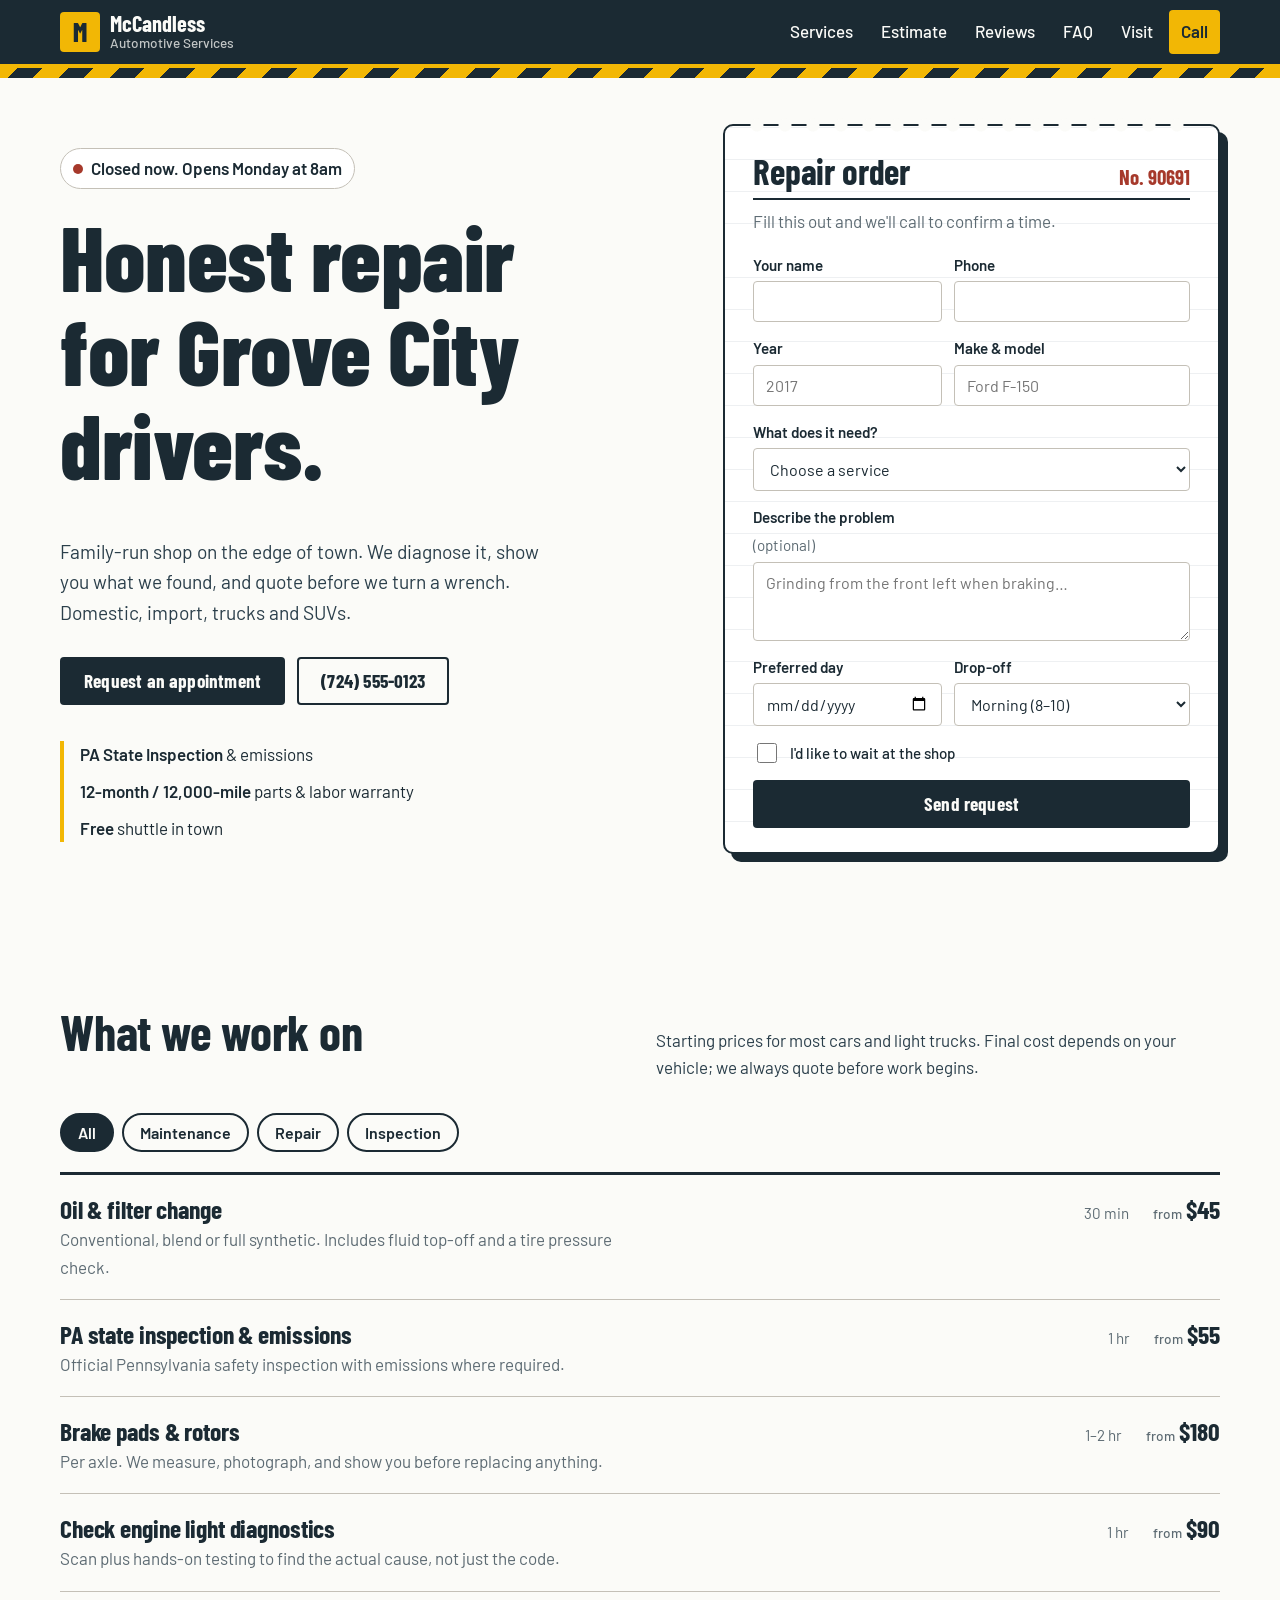
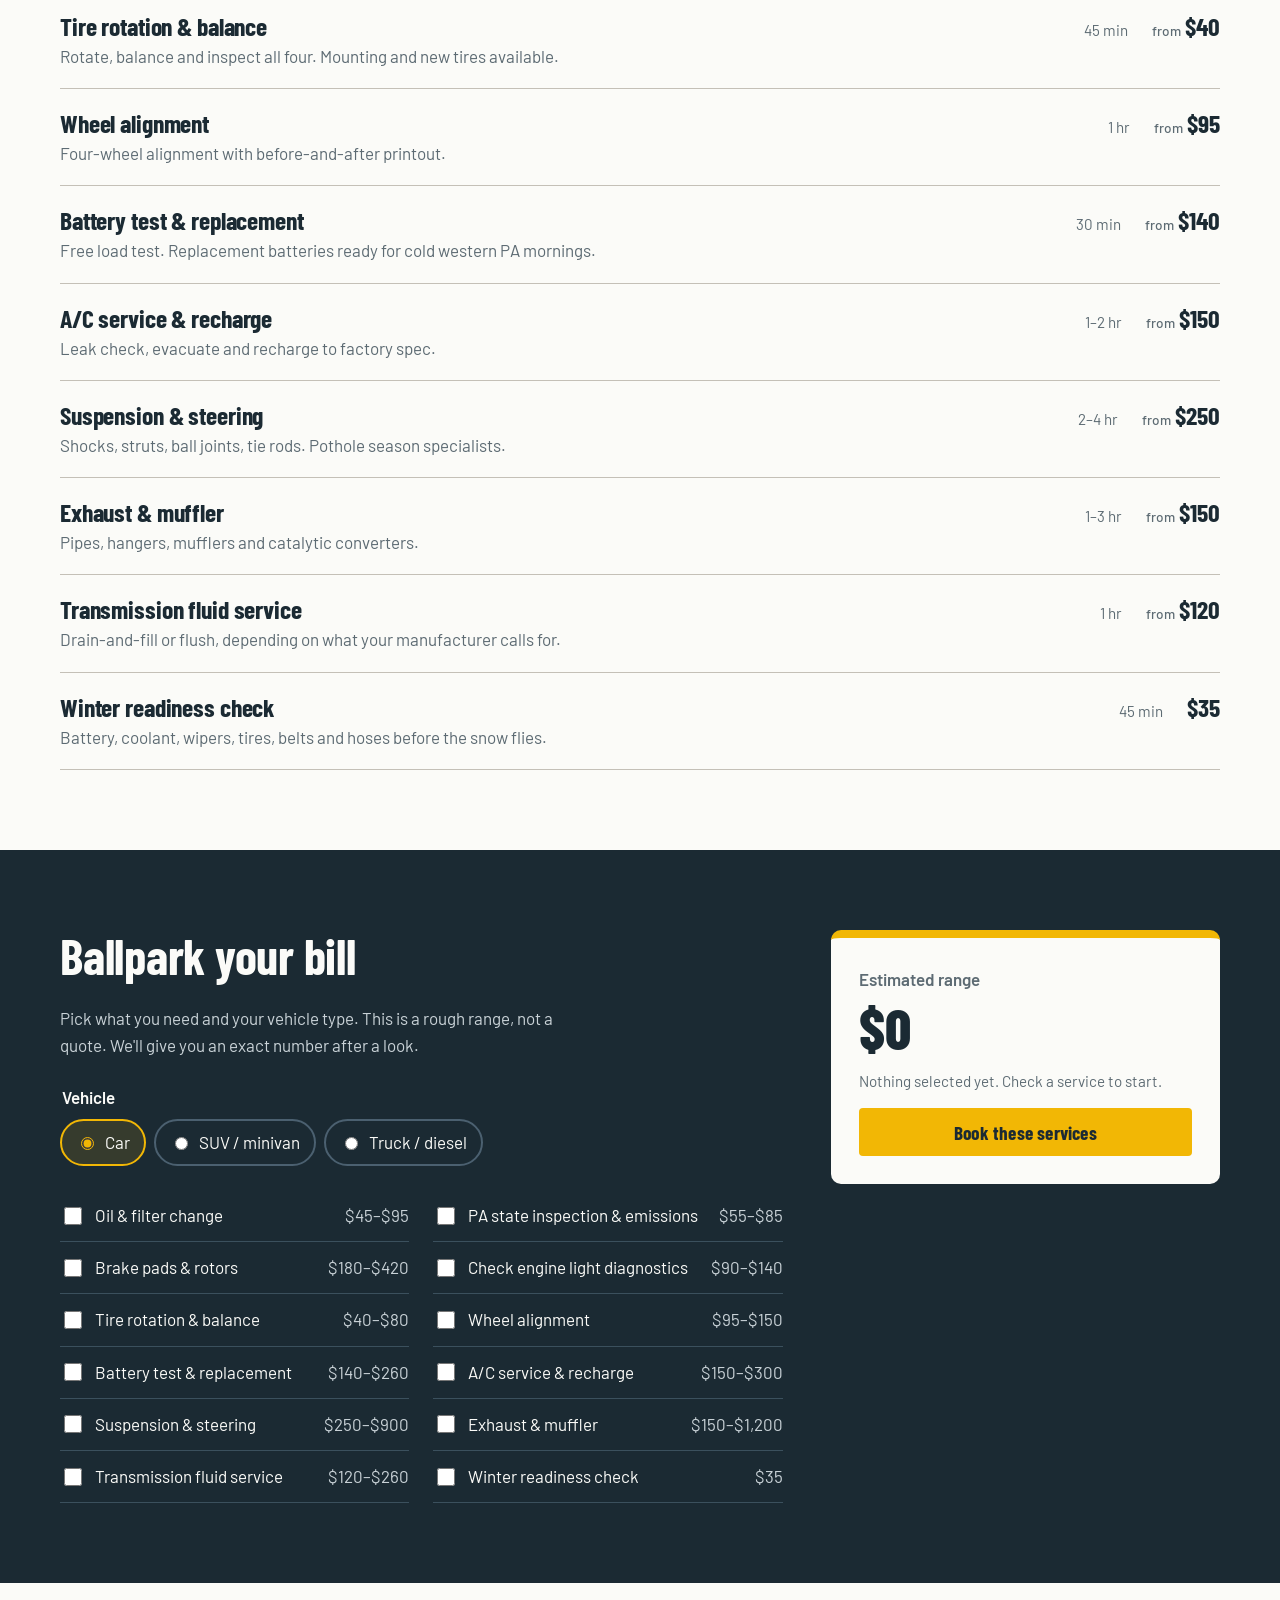
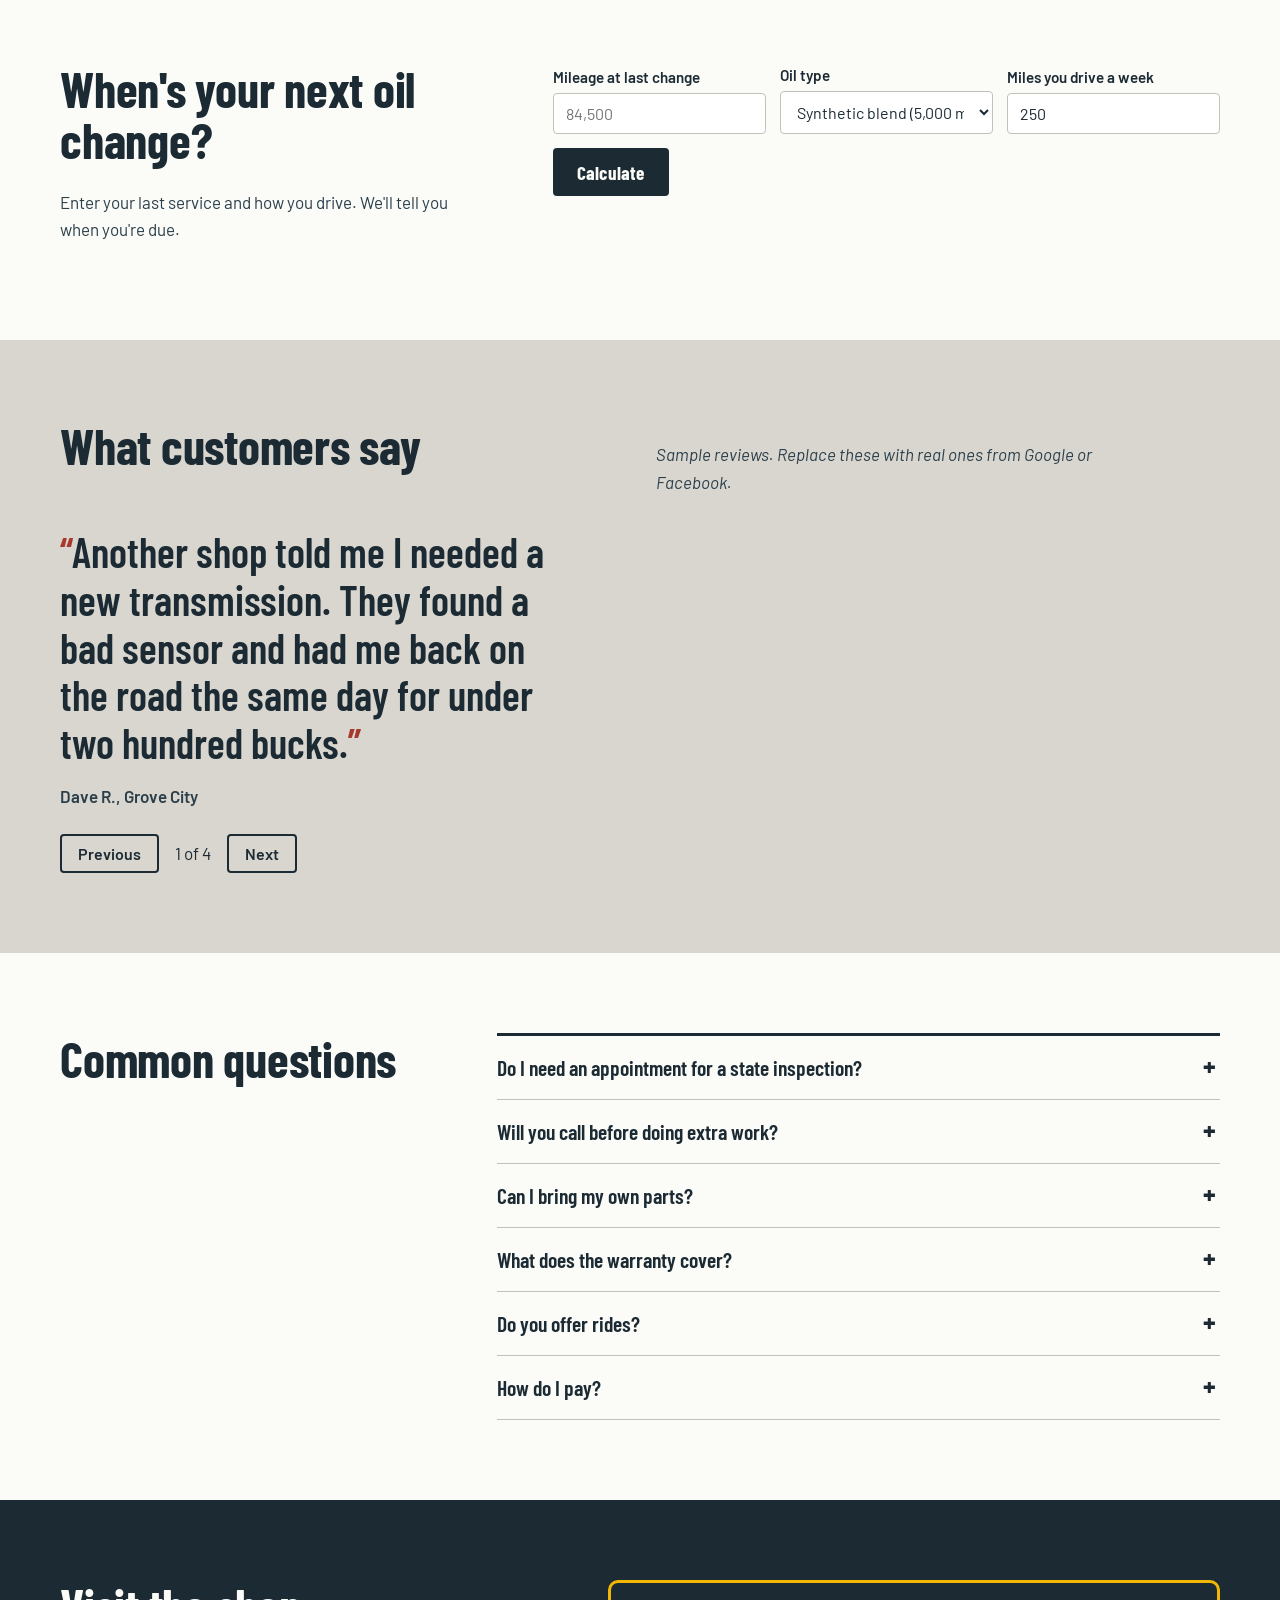
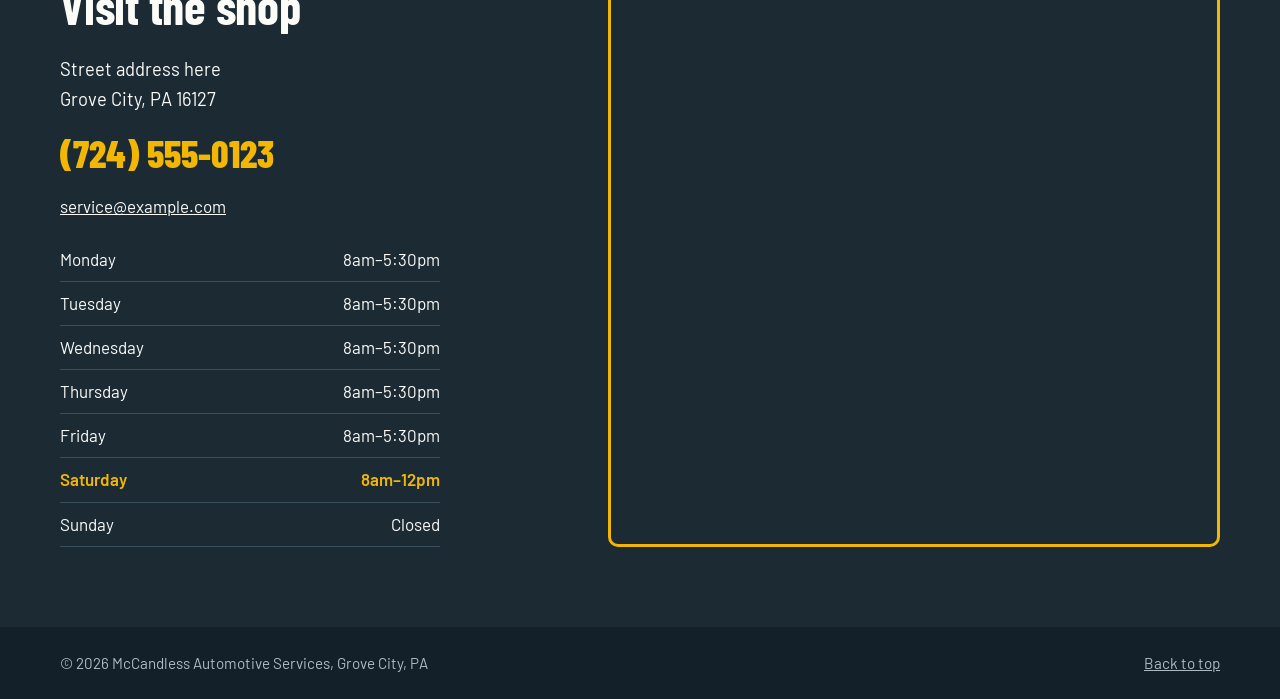
==== site/index.html @ 06afaaa2 "Add McCandless Automotive Services website Co-Authored-By: Claude Opus 5.5 <noreply@anthropic.com> C" ====
<!doctype html>
<html lang="en">
<head>
  <meta charset="utf-8">
  <meta name="viewport" content="width=device-width, initial-scale=1">
  <title>McCandless Automotive Services | Grove City, PA</title>
  <meta name="description" content="Auto repair and maintenance in Grove City, PA. Brakes, engine diagnostics, state inspection, tires, oil changes and more. Request an appointment online.">
  <link rel="preconnect" href="https://fonts.googleapis.com">
  <link rel="preconnect" href="https://fonts.gstatic.com" crossorigin>
  <link href="https://fonts.googleapis.com/css2?family=Barlow+Condensed:wght@500;600;700;800&family=Barlow:wght@400;500;600&display=swap" rel="stylesheet">
  <link rel="stylesheet" href="styles.css">
</head>
<body>
  <a class="skip" href="#main">Skip to content</a>

  <header class="topbar">
    <div class="wrap topbar-inner">
      <a class="brand" href="#top" aria-label="McCandless Automotive Services home">
        <span class="brand-mark" aria-hidden="true">M</span>
        <span class="brand-name">McCandless<span>Automotive Services</span></span>
      </a>
      <button class="nav-toggle" aria-expanded="false" aria-controls="nav">Menu</button>
      <nav id="nav" class="nav" aria-label="Main">
        <a href="#services">Services</a>
        <a href="#estimate">Estimate</a>
        <a href="#reviews">Reviews</a>
        <a href="#faq">FAQ</a>
        <a href="#visit">Visit</a>
        <a class="nav-call" data-phone-link href="#">Call</a>
      </nav>
    </div>
  </header>

  <main id="main">
    <!-- HERO -->
    <section class="hero" id="top">
      <div class="wrap hero-grid">
        <div class="hero-copy">
          <p class="status" data-status><span class="dot"></span><span data-status-text>Checking hours…</span></p>
          <h1>Honest repair for Grove City drivers.</h1>
          <p class="lede">Family-run shop on the edge of town. We diagnose it, show you what we found, and quote before we turn a wrench. Domestic, import, trucks and SUVs.</p>
          <div class="hero-actions">
            <a class="btn btn-primary" href="#book">Request an appointment</a>
            <a class="btn btn-ghost" data-phone-link href="#"><span data-phone>Call the shop</span></a>
          </div>
          <ul class="proof">
            <li><strong>PA State Inspection</strong> &amp; emissions</li>
            <li><strong>12-month / 12,000-mile</strong> parts &amp; labor warranty</li>
            <li><strong>Free</strong> shuttle in town</li>
          </ul>
        </div>

        <!-- Repair order ticket: the booking form -->
        <form class="ticket" id="book" aria-labelledby="ticket-title" novalidate>
          <div class="ticket-head">
            <h2 id="ticket-title">Repair order</h2>
            <p class="ticket-no">No. <span data-ro></span></p>
          </div>
          <p class="ticket-sub">Fill this out and we'll call to confirm a time.</p>

          <div class="field-row">
            <label>Your name
              <input name="name" autocomplete="name" required>
            </label>
            <label>Phone
              <input name="phone" type="tel" autocomplete="tel" required>
            </label>
          </div>
          <div class="field-row">
            <label>Year
              <input name="year" inputmode="numeric" maxlength="4" placeholder="2017">
            </label>
            <label class="grow">Make &amp; model
              <input name="vehicle" placeholder="Ford F-150" required>
            </label>
          </div>
          <label>What does it need?
            <select name="service" data-service-select required>
              <option value="">Choose a service</option>
            </select>
          </label>
          <label>Describe the problem <span class="opt">(optional)</span>
            <textarea name="notes" rows="3" placeholder="Grinding from the front left when braking…"></textarea>
          </label>
          <div class="field-row">
            <label>Preferred day
              <input name="date" type="date" data-date required>
            </label>
            <label>Drop-off
              <select name="time">
                <option>Morning (8–10)</option>
                <option>Midday (10–1)</option>
                <option>Afternoon (1–4)</option>
              </select>
            </label>
          </div>
          <label class="check"><input type="checkbox" name="wait"> I'd like to wait at the shop</label>

          <p class="form-error" role="alert" hidden></p>
          <button class="btn btn-primary btn-block" type="submit">Send request</button>
          <div class="ticket-confirm" hidden tabindex="-1">
            <h3>Request ready to send</h3>
            <p>Your email app should open with the details filled in. If it didn't, call us at <a data-phone-link href="#"><span data-phone></span></a> and mention repair order <strong data-ro></strong>.</p>
          </div>
        </form>
      </div>
    </section>

    <!-- SERVICES -->
    <section class="section" id="services">
      <div class="wrap">
        <div class="section-head">
          <h2>What we work on</h2>
          <p>Starting prices for most cars and light trucks. Final cost depends on your vehicle; we always quote before work begins.</p>
        </div>
        <div class="filters" role="tablist" aria-label="Filter services">
          <button role="tab" aria-selected="true" data-filter="all">All</button>
          <button role="tab" aria-selected="false" data-filter="maintenance">Maintenance</button>
          <button role="tab" aria-selected="false" data-filter="repair">Repair</button>
          <button role="tab" aria-selected="false" data-filter="inspection">Inspection</button>
        </div>
        <ul class="board" data-board></ul>
      </div>
    </section>

    <!-- ESTIMATOR -->
    <section class="section section-dark" id="estimate">
      <div class="wrap estimate-grid">
        <div>
          <h2>Ballpark your bill</h2>
          <p>Pick what you need and your vehicle type. This is a rough range, not a quote. We'll give you an exact number after a look.</p>
          <fieldset class="vehicle-type">
            <legend>Vehicle</legend>
            <label><input type="radio" name="vt" value="1" checked> Car</label>
            <label><input type="radio" name="vt" value="1.15"> SUV / minivan</label>
            <label><input type="radio" name="vt" value="1.3"> Truck / diesel</label>
          </fieldset>
          <div class="est-list" data-est-list></div>
        </div>
        <aside class="est-total" aria-live="polite">
          <p class="est-label">Estimated range</p>
          <p class="est-range" data-est-range>$0</p>
          <p class="est-items" data-est-items>Nothing selected yet. Check a service to start.</p>
          <a class="btn btn-yellow btn-block" href="#book" data-est-book>Book these services</a>
        </aside>
      </div>
    </section>

    <!-- MAINTENANCE REMINDER -->
    <section class="section" id="oil">
      <div class="wrap oil-grid">
        <div>
          <h2>When's your next oil change?</h2>
          <p>Enter your last service and how you drive. We'll tell you when you're due.</p>
        </div>
        <form class="oil-form" data-oil>
          <label>Mileage at last change
            <input type="number" name="last" min="0" step="1" placeholder="84,500" required>
          </label>
          <label>Oil type
            <select name="interval">
              <option value="3000">Conventional (3,000 mi)</option>
              <option value="5000" selected>Synthetic blend (5,000 mi)</option>
              <option value="7500">Full synthetic (7,500 mi)</option>
            </select>
          </label>
          <label>Miles you drive a week
            <input type="number" name="weekly" min="1" value="250">
          </label>
          <button class="btn btn-primary" type="submit">Calculate</button>
          <p class="oil-result" aria-live="polite" data-oil-result></p>
        </form>
      </div>
    </section>

    <!-- REVIEWS -->
    <section class="section section-concrete" id="reviews">
      <div class="wrap">
        <div class="section-head">
          <h2>What customers say</h2>
          <p class="note">Sample reviews. Replace these with real ones from Google or Facebook.</p>
        </div>
        <div class="reviews" data-reviews>
          <figure class="review" data-active>
            <blockquote>Another shop told me I needed a new transmission. They found a bad sensor and had me back on the road the same day for under two hundred bucks.</blockquote>
            <figcaption>Dave R., Grove City</figcaption>
          </figure>
          <figure class="review">
            <blockquote>They texted me photos of my worn brake pads before doing anything. No pressure, fair price, done before lunch.</blockquote>
            <figcaption>Jenna M., Mercer</figcaption>
          </figure>
          <figure class="review">
            <blockquote>I've taken my farm truck here for years. They tell you straight what can wait and what can't.</blockquote>
            <figcaption>Tom K., Pine Township</figcaption>
          </figure>
          <figure class="review">
            <blockquote>Got my daughter's car inspected while she was home from college. Quick, friendly, and they drove her back to campus.</blockquote>
            <figcaption>Lisa P., Slippery Rock</figcaption>
          </figure>
        </div>
        <div class="review-nav">
          <button data-rev="prev" aria-label="Previous review">Previous</button>
          <span data-rev-count>1 of 4</span>
          <button data-rev="next" aria-label="Next review">Next</button>
        </div>
      </div>
    </section>

    <!-- FAQ -->
    <section class="section" id="faq">
      <div class="wrap faq-wrap">
        <h2>Common questions</h2>
        <div class="faq">
          <details>
            <summary>Do I need an appointment for a state inspection?</summary>
            <p>It helps. Inspections take about an hour, and booked cars go first. We also take walk-ins when a bay is open.</p>
          </details>
          <details>
            <summary>Will you call before doing extra work?</summary>
            <p>Always. If we find something beyond what you approved, we call or text with photos and a price. Nothing extra happens without your OK.</p>
          </details>
          <details>
            <summary>Can I bring my own parts?</summary>
            <p>In most cases, yes. Labor is charged as usual, and our warranty covers labor only, not parts you supply.</p>
          </details>
          <details>
            <summary>What does the warranty cover?</summary>
            <p>Parts and labor on our repairs for 12 months or 12,000 miles, whichever comes first.</p>
          </details>
          <details>
            <summary>Do you offer rides?</summary>
            <p>Yes. We run a free shuttle anywhere in Grove City, including the college and the Premium Outlets.</p>
          </details>
          <details>
            <summary>How do I pay?</summary>
            <p>Cash, check, and all major cards. Ask us about financing for larger repairs.</p>
          </details>
        </div>
      </div>
    </section>

    <!-- VISIT -->
    <section class="section section-dark" id="visit">
      <div class="wrap visit-grid">
        <div>
          <h2>Visit the shop</h2>
          <address>
            <span data-address-line></span><br>
            <span data-city-line></span>
          </address>
          <p><a class="big-phone" data-phone-link href="#"><span data-phone></span></a></p>
          <p><a data-email-link href="#"><span data-email></span></a></p>
          <table class="hours" aria-label="Shop hours">
            <tbody data-hours></tbody>
          </table>
        </div>
        <div class="map">
          <iframe title="Map of Grove City, PA" loading="lazy" referrerpolicy="no-referrer-when-downgrade" data-map></iframe>
        </div>
      </div>
    </section>
  </main>

  <footer class="footer">
    <div class="wrap footer-inner">
      <p>&copy; <span data-year></span> McCandless Automotive Services, Grove City, PA</p>
      <p><a href="#top">Back to top</a></p>
    </div>
  </footer>

  <a class="call-fab" data-phone-link href="#">Call the shop</a>

  <script src="script.js"></script>
</body>
</html>
---- site/styles.css ----
:root {
  --ink: #1b2a33;        /* steel-blue shop ink */
  --ink-2: #2b3f4b;
  --yellow: #f2b705;     /* lift-arm safety yellow */
  --concrete: #d9d6cf;   /* shop floor */
  --paper: #fbfbf8;
  --rust: #a6392b;
  --muted: #5d6b73;
  --ok: #2f8a4c;
  --line: #c4c0b7;
  --radius-s: 4px;
  --radius-m: 10px;
  --display: "Barlow Condensed", "Arial Narrow", sans-serif;
  --body: "Barlow", system-ui, sans-serif;
}

*, *::before, *::after { box-sizing: border-box; }
html { scroll-behavior: smooth; scroll-padding-top: 80px; }
@media (prefers-reduced-motion: reduce) {
  html { scroll-behavior: auto; }
  *, *::before, *::after { animation: none !important; transition: none !important; }
}
body {
  margin: 0;
  background: var(--paper);
  color: var(--ink);
  font: 400 1.0625rem/1.6 var(--body);
  -webkit-font-smoothing: antialiased;
}
img, iframe { max-width: 100%; display: block; }
a { color: inherit; }
h1, h2, h3 { font-family: var(--display); line-height: 1.02; margin: 0 0 .5em; letter-spacing: -.005em; }
h1 { font-size: clamp(3rem, 7.5vw, 5.75rem); font-weight: 800; }
h2 { font-size: clamp(2.1rem, 4.2vw, 3.1rem); font-weight: 700; }
h3 { font-size: 1.5rem; font-weight: 700; }
p { margin: 0 0 1em; }
:focus-visible { outline: 3px solid var(--yellow); outline-offset: 2px; }

.wrap { width: min(1160px, 100% - 32px); margin-inline: auto; }
.skip { position: absolute; left: -999px; top: 8px; background: var(--yellow); padding: 8px 12px; z-index: 100; }
.skip:focus { left: 8px; }

/* Top bar */
.topbar { position: sticky; top: 0; z-index: 50; background: var(--ink); color: var(--paper); border-bottom: 4px solid var(--yellow); }
.topbar-inner { display: flex; align-items: center; justify-content: space-between; min-height: 64px; gap: 16px; }
.brand { display: flex; align-items: center; gap: 10px; text-decoration: none; }
.brand-mark {
  display: grid; place-items: center; width: 40px; height: 40px;
  background: var(--yellow); color: var(--ink);
  font: 800 1.6rem/1 var(--display); border-radius: var(--radius-s);
}
.brand-name { font: 700 1.4rem/1 var(--display); display: flex; flex-direction: column; }
.brand-name span { font: 500 .85rem/1.3 var(--body); opacity: .75; }
.nav { display: flex; gap: 4px; align-items: center; }
.nav a { text-decoration: none; padding: 8px 12px; font-weight: 500; border-radius: var(--radius-s); }
.nav a:hover { background: var(--ink-2); }
.nav .nav-call { background: var(--yellow); color: var(--ink); font-weight: 600; }
.nav .nav-call:hover { background: #ffc81f; }
.nav-toggle { display: none; background: none; color: inherit; border: 2px solid var(--paper); border-radius: var(--radius-s); padding: 6px 12px; font: 600 1rem var(--body); }

@media (max-width: 820px) {
  .nav-toggle { display: block; }
  .nav { display: none; position: absolute; left: 0; right: 0; top: 100%; flex-direction: column; align-items: stretch; background: var(--ink); padding: 8px 16px 16px; border-bottom: 4px solid var(--yellow); }
  .nav.open { display: flex; }
  .nav a { padding: 12px; }
}

/* Buttons */
.btn {
  display: inline-flex; align-items: center; justify-content: center;
  min-height: 48px; padding: 0 22px; border-radius: var(--radius-s);
  font: 700 1.2rem/1 var(--display); letter-spacing: .01em;
  text-decoration: none; border: 2px solid transparent; cursor: pointer;
}
.btn-primary { background: var(--ink); color: var(--paper); }
.btn-primary:hover { background: var(--ink-2); }
.btn-ghost { border-color: var(--ink); color: var(--ink); background: transparent; }
.btn-ghost:hover { background: var(--ink); color: var(--paper); }
.btn-yellow { background: var(--yellow); color: var(--ink); }
.btn-yellow:hover { background: #ffc81f; }
.btn-block { width: 100%; }

/* Hero */
.hero {
  padding: 56px 0 72px;
  background:
    repeating-linear-gradient(-45deg, var(--yellow) 0 18px, var(--ink) 18px 36px) top / 100% 10px no-repeat,
    var(--paper);
}
.hero-grid { display: grid; grid-template-columns: 1.1fr .9fr; gap: 56px; align-items: start; }
.hero-copy { padding-top: 24px; }
.hero h1 { max-width: 11ch; }
.lede { font-size: 1.2rem; max-width: 46ch; color: var(--ink-2); }
.hero-actions { display: flex; flex-wrap: wrap; gap: 12px; margin: 28px 0 36px; }
.proof { list-style: none; padding: 0; margin: 0; display: grid; gap: 10px; border-left: 4px solid var(--yellow); padding-left: 16px; }
.proof strong { font-weight: 600; }

.status { display: inline-flex; align-items: center; gap: 8px; font-weight: 600; margin-bottom: 20px; padding: 6px 12px; background: #fff; border: 1px solid var(--line); border-radius: 999px; }
.status .dot { width: 10px; height: 10px; border-radius: 50%; background: var(--muted); }
.status.is-open .dot { background: var(--ok); box-shadow: 0 0 0 4px rgba(47,138,76,.18); }
.status.is-closed .dot { background: var(--rust); }

/* Ticket (booking form) */
.ticket {
  position: relative;
  background: #fff;
  border: 2px solid var(--ink);
  border-radius: var(--radius-m);
  padding: 28px 28px 24px;
  box-shadow: 8px 8px 0 var(--ink);
  background-image: repeating-linear-gradient(transparent 0 31px, #eef0f2 31px 32px);
  background-position: 0 120px;
}
.ticket::before { /* punched holes along the top */
  content: ""; position: absolute; left: 24px; right: 24px; top: -9px; height: 16px;
  background: radial-gradient(circle at 8px 8px, var(--paper) 6px, transparent 7px) 0 0 / 28px 16px repeat-x;
}
.ticket-head { display: flex; justify-content: space-between; align-items: baseline; border-bottom: 2px solid var(--ink); padding-bottom: 8px; margin-bottom: 8px; }
.ticket-head h2 { margin: 0; font-size: 2.2rem; }
.ticket-no { margin: 0; font: 700 1.3rem var(--display); color: var(--rust); }
.ticket-sub { color: var(--muted); margin-bottom: 18px; }
.ticket label { display: flex; flex-direction: column; gap: 4px; font-weight: 600; font-size: .95rem; margin-bottom: 14px; flex: 1; min-width: 0; }
.ticket .opt { font-weight: 400; color: var(--muted); }
.field-row { display: flex; gap: 12px; }
.field-row label:first-child:not(.grow) { flex: .8; }
input, select, textarea {
  font: 400 1rem var(--body); color: var(--ink);
  border: 1.5px solid var(--line); border-radius: var(--radius-s);
  padding: 10px 12px; background: #fff; width: 100%;
}
input[type="radio"], input[type="checkbox"] { width: auto; padding: 0; }
input:focus, select:focus, textarea:focus { border-color: var(--ink); outline: 2px solid var(--yellow); outline-offset: 0; }
input[aria-invalid="true"], select[aria-invalid="true"] { border-color: var(--rust); }
.ticket .check { flex-direction: row; align-items: center; gap: 10px; font-weight: 500; }
.ticket .check input { width: 20px; height: 20px; accent-color: var(--ink); }
.form-error { color: var(--rust); font-weight: 600; }
.ticket-confirm { margin-top: 16px; padding: 16px; background: #fff7d6; border: 2px solid var(--yellow); border-radius: var(--radius-s); }
.ticket-confirm h3 { margin-bottom: .3em; }
.ticket-confirm p { margin: 0; }

@media (max-width: 920px) {
  .hero-grid { grid-template-columns: 1fr; gap: 40px; }
  .hero-copy { padding-top: 0; }
}
@media (max-width: 480px) {
  .ticket { padding: 22px 16px 18px; box-shadow: 5px 5px 0 var(--ink); }
  .field-row { flex-direction: column; gap: 0; }
}

/* Sections */
.section { padding: 80px 0; }
.section-dark { background: var(--ink); color: var(--paper); }
.section-concrete { background: var(--concrete); }
.section-head { display: grid; grid-template-columns: 1fr 1fr; gap: 32px; align-items: end; margin-bottom: 32px; }
.section-head p { max-width: 52ch; color: var(--ink-2); margin: 0; }
.note { font-style: italic; }
@media (max-width: 720px) { .section-head { grid-template-columns: 1fr; gap: 8px; } .section { padding: 60px 0; } }

/* Service board */
.filters { display: flex; gap: 8px; flex-wrap: wrap; margin-bottom: 20px; }
.filters button {
  font: 600 1rem var(--body); padding: 8px 16px; border-radius: 999px;
  border: 2px solid var(--ink); background: transparent; color: var(--ink); cursor: pointer;
}
.filters button[aria-selected="true"] { background: var(--ink); color: var(--paper); }
.board { list-style: none; margin: 0; padding: 0; border-top: 3px solid var(--ink); }
.board li { display: grid; grid-template-columns: 1fr auto auto; gap: 24px; align-items: baseline; padding: 18px 0; border-bottom: 1px solid var(--line); }
.board h3 { margin: 0 0 4px; font-size: 1.6rem; }
.board p { margin: 0; color: var(--muted); max-width: 60ch; }
.board .time { color: var(--muted); font-size: .95rem; white-space: nowrap; }
.board .price { font: 700 1.6rem var(--display); white-space: nowrap; }
.board .price small { font: 500 .85rem var(--body); color: var(--muted); margin-right: 4px; }
@media (max-width: 640px) {
  .board li { grid-template-columns: 1fr auto; gap: 4px 16px; }
  .board .time { grid-column: 1; grid-row: 2; }
  .board .price { grid-column: 2; grid-row: 1 / span 2; align-self: center; }
}

/* Estimator */
.estimate-grid { display: grid; grid-template-columns: 1.3fr .7fr; gap: 48px; align-items: start; }
.estimate-grid > div > p { color: #c9d2d7; max-width: 52ch; }
.vehicle-type { border: 0; padding: 0; margin: 24px 0; display: flex; gap: 8px; flex-wrap: wrap; }
.vehicle-type legend { font-weight: 600; margin-bottom: 8px; }
.vehicle-type label { display: inline-flex; gap: 8px; align-items: center; padding: 8px 14px; border: 2px solid #4b6070; border-radius: 999px; cursor: pointer; }
.vehicle-type label:has(input:checked) { border-color: var(--yellow); background: rgba(242,183,5,.12); }
.vehicle-type input { accent-color: var(--yellow); }
.est-list { display: grid; grid-template-columns: 1fr 1fr; gap: 0 24px; }
.est-list label { display: flex; justify-content: space-between; gap: 12px; padding: 12px 0; border-bottom: 1px solid #3b505d; cursor: pointer; }
.est-list label span:first-of-type { display: flex; gap: 10px; align-items: center; }
.est-list input { width: 18px; height: 18px; accent-color: var(--yellow); }
.est-list .r { color: #c9d2d7; white-space: nowrap; }
.est-total { position: sticky; top: 96px; background: var(--paper); color: var(--ink); border-radius: var(--radius-m); padding: 28px; border-top: 8px solid var(--yellow); }
.est-label { margin: 0; font-weight: 600; color: var(--muted); }
.est-range { font: 800 clamp(2.6rem, 5vw, 3.6rem)/1 var(--display); margin: 6px 0 12px; }
.est-items { color: var(--muted); font-size: .95rem; }
@media (max-width: 860px) {
  .estimate-grid { grid-template-columns: 1fr; }
  .est-total { position: static; }
}
@media (max-width: 520px) { .est-list { grid-template-columns: 1fr; } }

/* Oil reminder */
.oil-grid { display: grid; grid-template-columns: .8fr 1.2fr; gap: 48px; align-items: start; }
.oil-grid p { max-width: 40ch; color: var(--ink-2); }
.oil-form { display: grid; grid-template-columns: repeat(3, 1fr); gap: 14px; align-items: end; }
.oil-form label { display: flex; flex-direction: column; gap: 4px; font-weight: 600; font-size: .95rem; }
.oil-form .btn { grid-column: 1 / -1; justify-self: start; }
.oil-result { grid-column: 1 / -1; font-size: 1.15rem; margin: 0; }
.oil-result strong { font-family: var(--display); font-size: 1.5rem; }
.oil-result.due { color: var(--rust); }
@media (max-width: 860px) { .oil-grid { grid-template-columns: 1fr; gap: 16px; } }
@media (max-width: 560px) { .oil-form { grid-template-columns: 1fr; } }

/* Reviews */
.reviews { position: relative; min-height: 220px; }
.review { margin: 0; display: none; max-width: 30ch; }
.review[data-active] { display: block; animation: rev .35s ease-out; }
@keyframes rev { from { opacity: 0; transform: translateY(6px); } to { opacity: 1; transform: none; } }
.review blockquote { margin: 0 0 16px; font: 600 clamp(1.8rem, 3.6vw, 2.6rem)/1.15 var(--display); max-width: 26ch; }
.review blockquote::before { content: "\201C"; color: var(--rust); }
.review blockquote::after { content: "\201D"; color: var(--rust); }
.review figcaption { font-weight: 600; color: var(--ink-2); }
.review { max-width: none; }
.review-nav { display: flex; align-items: center; gap: 16px; margin-top: 24px; }
.review-nav button { font: 600 1rem var(--body); padding: 8px 16px; border: 2px solid var(--ink); background: transparent; border-radius: var(--radius-s); cursor: pointer; color: var(--ink); }
.review-nav button:hover { background: var(--ink); color: var(--paper); }

/* FAQ */
.faq-wrap { display: grid; grid-template-columns: .7fr 1.3fr; gap: 48px; }
.faq details { border-bottom: 1px solid var(--line); }
.faq details:first-child { border-top: 3px solid var(--ink); }
.faq summary { cursor: pointer; list-style: none; padding: 18px 40px 18px 0; position: relative; font: 600 1.35rem/1.25 var(--display); }
.faq summary::-webkit-details-marker { display: none; }
.faq summary::after { content: "+"; position: absolute; right: 4px; top: 12px; font: 700 1.8rem var(--display); transition: transform .2s; }
.faq details[open] summary::after { transform: rotate(45deg); }
.faq details p { color: var(--ink-2); max-width: 62ch; padding-bottom: 6px; }
@media (max-width: 760px) { .faq-wrap { grid-template-columns: 1fr; gap: 8px; } }

/* Visit */
.visit-grid { display: grid; grid-template-columns: .9fr 1.1fr; gap: 48px; }
address { font-style: normal; font-size: 1.15rem; margin-bottom: 16px; }
.big-phone { font: 800 2.4rem var(--display); color: var(--yellow); text-decoration: none; }
.hours { border-collapse: collapse; width: 100%; max-width: 380px; margin-top: 16px; }
.hours td { padding: 8px 0; border-bottom: 1px solid #3b505d; }
.hours td:last-child { text-align: right; }
.hours tr.today td { color: var(--yellow); font-weight: 600; }
.map { border-radius: var(--radius-m); overflow: hidden; border: 3px solid var(--yellow); min-height: 340px; }
.map iframe { width: 100%; height: 100%; min-height: 340px; border: 0; }
@media (max-width: 820px) { .visit-grid { grid-template-columns: 1fr; } }

/* Footer */
.footer { background: #13202a; color: #aebac1; padding: 24px 0 90px; font-size: .95rem; }
.footer-inner { display: flex; justify-content: space-between; gap: 16px; flex-wrap: wrap; }
.footer p { margin: 0; }

/* Mobile call button */
.call-fab {
  display: none; position: fixed; left: 16px; right: 16px; bottom: 16px; z-index: 60;
  min-height: 52px; align-items: center; justify-content: center;
  background: var(--yellow); color: var(--ink); text-decoration: none;
  font: 700 1.3rem var(--display); border-radius: var(--radius-s); border: 2px solid var(--ink);
}
@media (max-width: 640px) { .call-fab { display: flex; } }
@media (min-width: 641px) { .footer { padding-bottom: 24px; } }
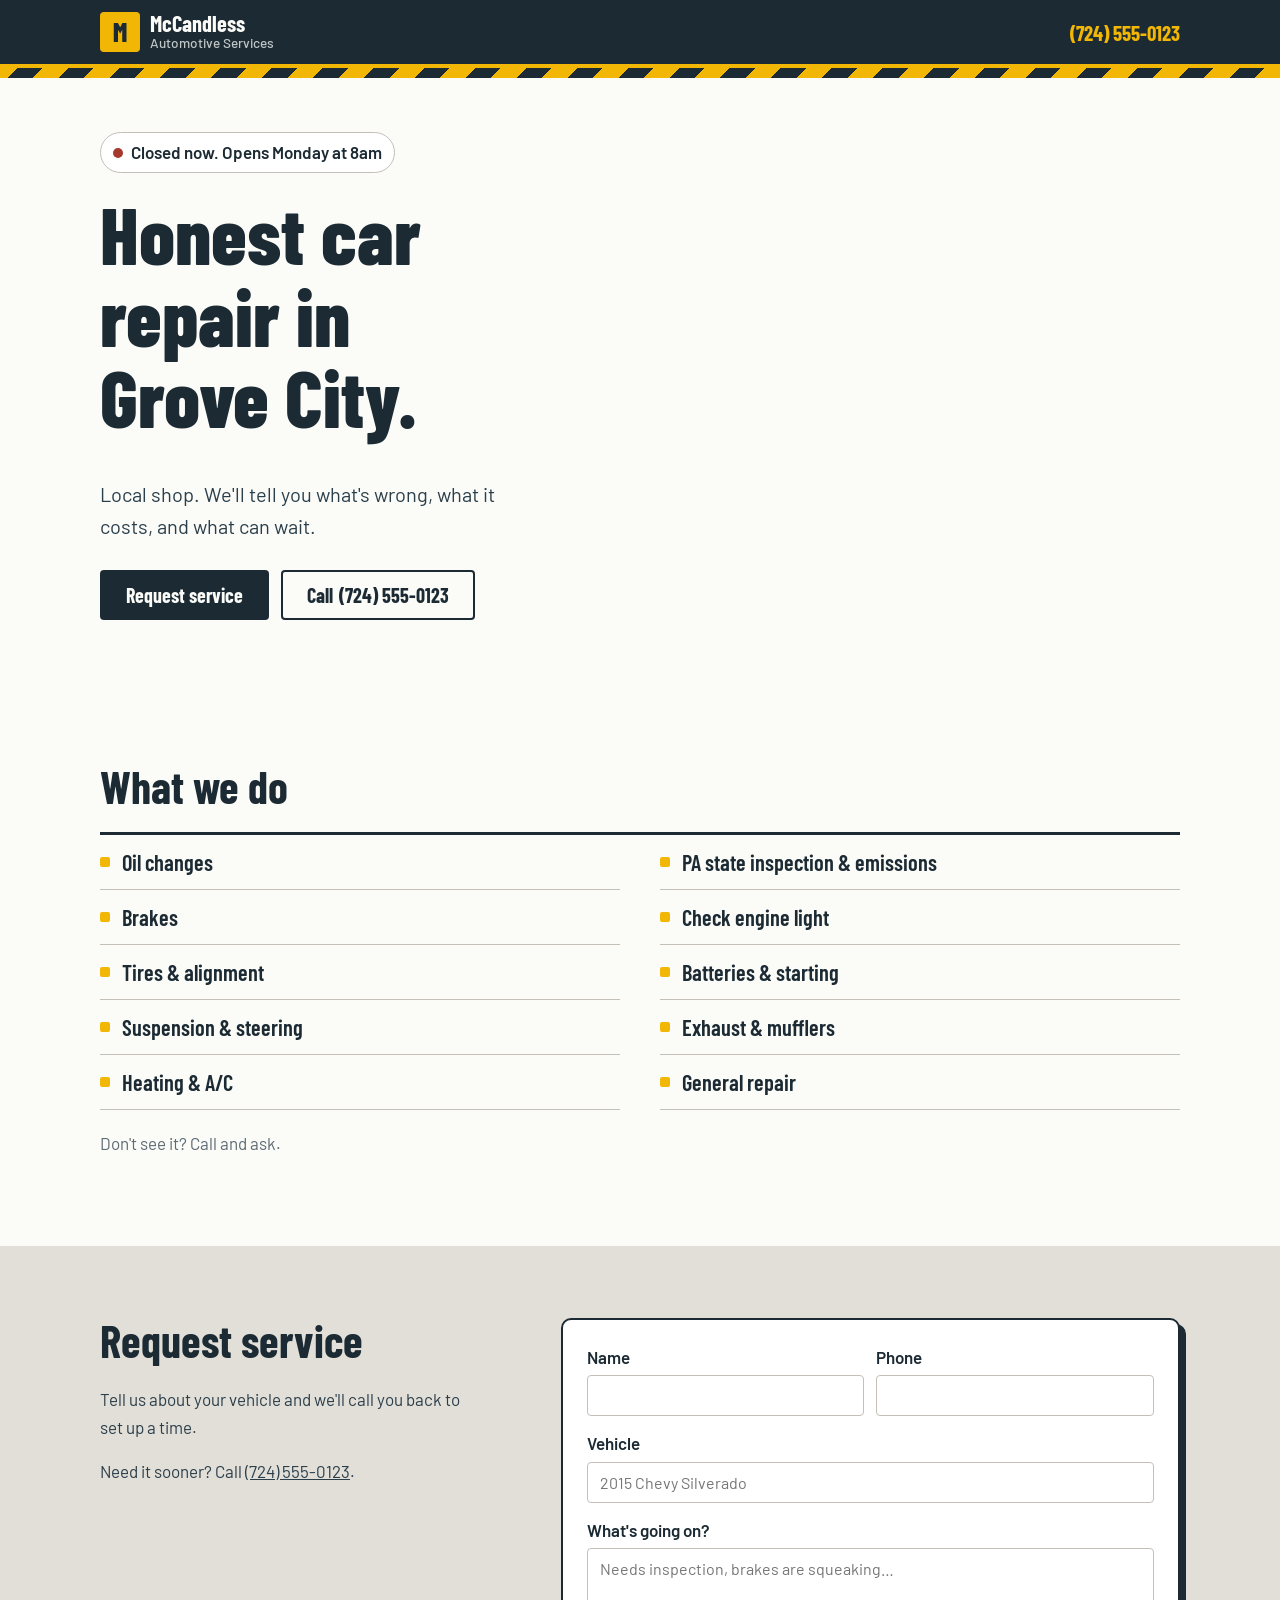
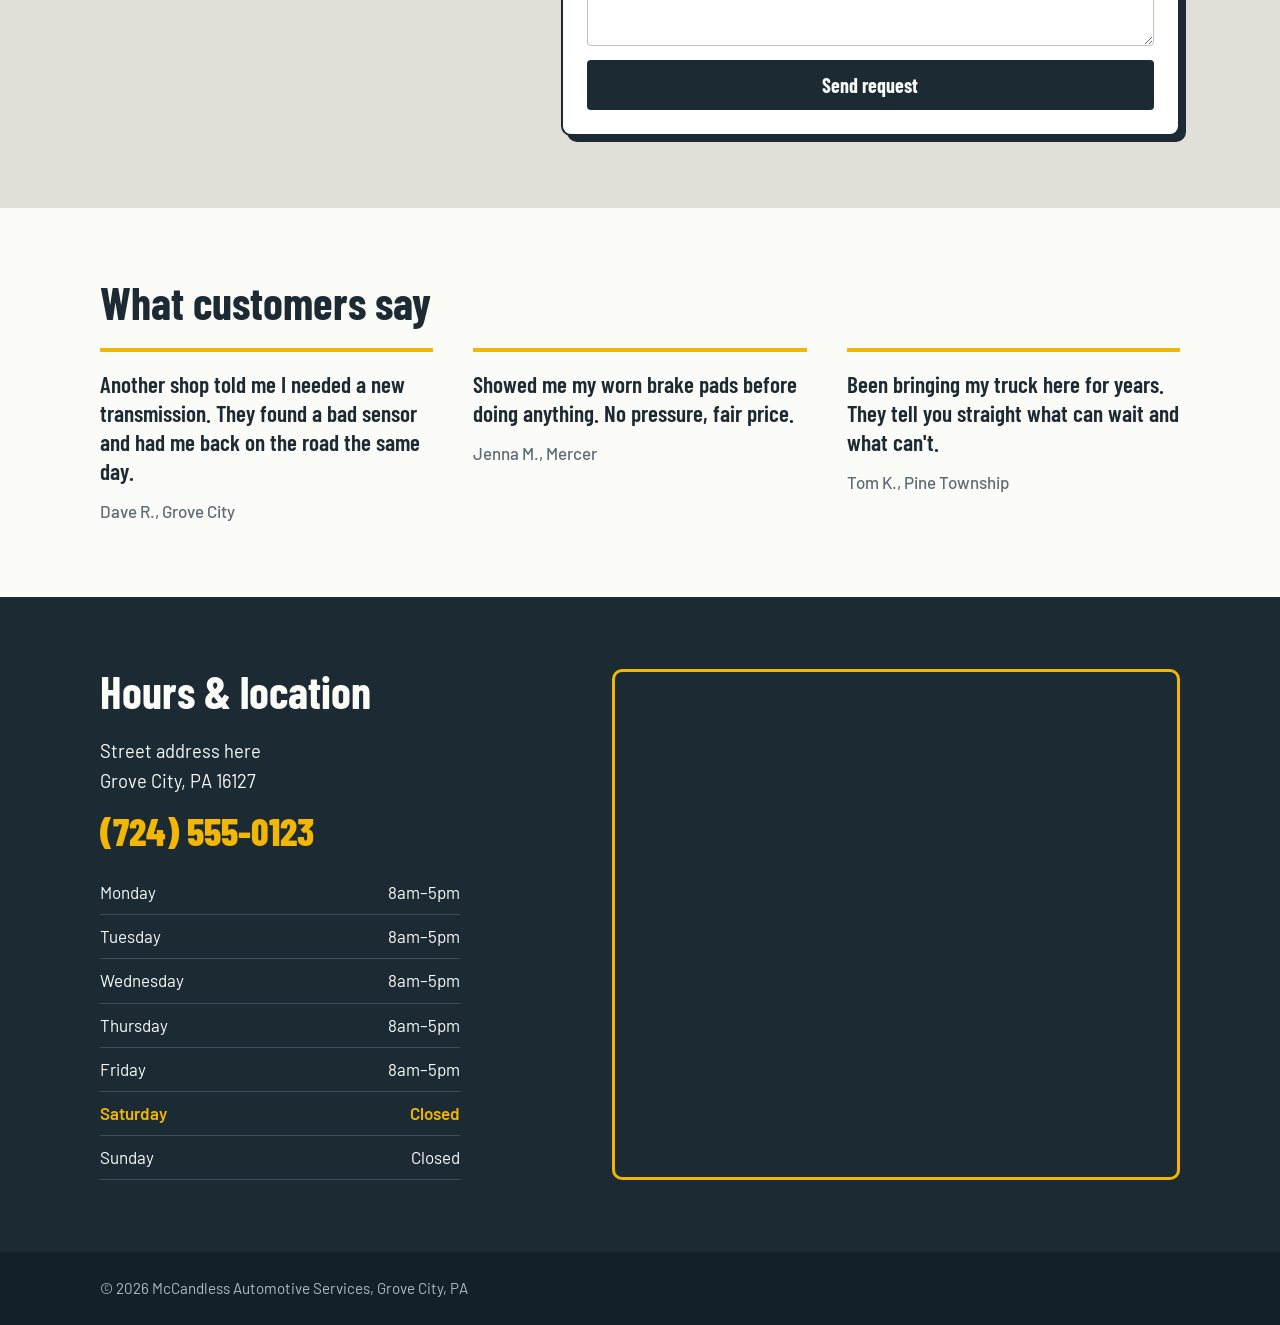
==== commit 109b7a5f: "Simplify site: services, request form, reviews, hours and map Co-Authored-By: Claude Opus 5.5 <norep" ====
--- a/site/index.html
+++ b/site/index.html
@@ -4,267 +4,128 @@
   <meta charset="utf-8">
   <meta name="viewport" content="width=device-width, initial-scale=1">
   <title>McCandless Automotive Services | Grove City, PA</title>
-  <meta name="description" content="Auto repair and maintenance in Grove City, PA. Brakes, engine diagnostics, state inspection, tires, oil changes and more. Request an appointment online.">
+  <meta name="description" content="Auto repair and maintenance in Grove City, PA. Brakes, diagnostics, state inspection, tires, oil changes and more.">
   <link rel="preconnect" href="https://fonts.googleapis.com">
   <link rel="preconnect" href="https://fonts.gstatic.com" crossorigin>
-  <link href="https://fonts.googleapis.com/css2?family=Barlow+Condensed:wght@500;600;700;800&family=Barlow:wght@400;500;600&display=swap" rel="stylesheet">
+  <link href="https://fonts.googleapis.com/css2?family=Barlow+Condensed:wght@600;700;800&family=Barlow:wght@400;500;600&display=swap" rel="stylesheet">
   <link rel="stylesheet" href="styles.css">
 </head>
 <body>
-  <a class="skip" href="#main">Skip to content</a>
-
   <header class="topbar">
     <div class="wrap topbar-inner">
-      <a class="brand" href="#top" aria-label="McCandless Automotive Services home">
+      <a class="brand" href="#top">
         <span class="brand-mark" aria-hidden="true">M</span>
         <span class="brand-name">McCandless<span>Automotive Services</span></span>
       </a>
-      <button class="nav-toggle" aria-expanded="false" aria-controls="nav">Menu</button>
-      <nav id="nav" class="nav" aria-label="Main">
-        <a href="#services">Services</a>
-        <a href="#estimate">Estimate</a>
-        <a href="#reviews">Reviews</a>
-        <a href="#faq">FAQ</a>
-        <a href="#visit">Visit</a>
-        <a class="nav-call" data-phone-link href="#">Call</a>
-      </nav>
+      <a class="top-call" data-phone-link href="#"><span data-phone></span></a>
     </div>
   </header>
 
-  <main id="main">
-    <!-- HERO -->
+  <main>
     <section class="hero" id="top">
-      <div class="wrap hero-grid">
-        <div class="hero-copy">
-          <p class="status" data-status><span class="dot"></span><span data-status-text>Checking hours…</span></p>
-          <h1>Honest repair for Grove City drivers.</h1>
-          <p class="lede">Family-run shop on the edge of town. We diagnose it, show you what we found, and quote before we turn a wrench. Domestic, import, trucks and SUVs.</p>
-          <div class="hero-actions">
-            <a class="btn btn-primary" href="#book">Request an appointment</a>
-            <a class="btn btn-ghost" data-phone-link href="#"><span data-phone>Call the shop</span></a>
-          </div>
-          <ul class="proof">
-            <li><strong>PA State Inspection</strong> &amp; emissions</li>
-            <li><strong>12-month / 12,000-mile</strong> parts &amp; labor warranty</li>
-            <li><strong>Free</strong> shuttle in town</li>
-          </ul>
+      <div class="wrap">
+        <p class="status" data-status><span class="dot"></span><span data-status-text>Checking hours…</span></p>
+        <h1>Honest car repair in Grove City.</h1>
+        <p class="lede">Local shop. We'll tell you what's wrong, what it costs, and what can wait.</p>
+        <div class="hero-actions">
+          <a class="btn btn-primary" href="#request">Request service</a>
+          <a class="btn btn-ghost" data-phone-link href="#">Call <span data-phone></span></a>
         </div>
+      </div>
+    </section>
 
-        <!-- Repair order ticket: the booking form -->
-        <form class="ticket" id="book" aria-labelledby="ticket-title" novalidate>
-          <div class="ticket-head">
-            <h2 id="ticket-title">Repair order</h2>
-            <p class="ticket-no">No. <span data-ro></span></p>
-          </div>
-          <p class="ticket-sub">Fill this out and we'll call to confirm a time.</p>
+    <section class="section" id="services">
+      <div class="wrap">
+        <h2>What we do</h2>
+        <ul class="services">
+          <li>Oil changes</li>
+          <li>PA state inspection &amp; emissions</li>
+          <li>Brakes</li>
+          <li>Check engine light</li>
+          <li>Tires &amp; alignment</li>
+          <li>Batteries &amp; starting</li>
+          <li>Suspension &amp; steering</li>
+          <li>Exhaust &amp; mufflers</li>
+          <li>Heating &amp; A/C</li>
+          <li>General repair</li>
+        </ul>
+        <p class="services-note">Don't see it? Call and ask.</p>
+      </div>
+    </section>
 
+    <section class="section section-concrete" id="request">
+      <div class="wrap request-grid">
+        <div>
+          <h2>Request service</h2>
+          <p>Tell us about your vehicle and we'll call you back to set up a time.</p>
+          <p>Need it sooner? Call <a data-phone-link href="#"><span data-phone></span></a>.</p>
+        </div>
+        <form class="ticket" data-request novalidate>
           <div class="field-row">
-            <label>Your name
+            <label>Name
               <input name="name" autocomplete="name" required>
             </label>
             <label>Phone
               <input name="phone" type="tel" autocomplete="tel" required>
             </label>
           </div>
-          <div class="field-row">
-            <label>Year
-              <input name="year" inputmode="numeric" maxlength="4" placeholder="2017">
-            </label>
-            <label class="grow">Make &amp; model
-              <input name="vehicle" placeholder="Ford F-150" required>
-            </label>
-          </div>
-          <label>What does it need?
-            <select name="service" data-service-select required>
-              <option value="">Choose a service</option>
-            </select>
+          <label>Vehicle
+            <input name="vehicle" placeholder="2015 Chevy Silverado" required>
           </label>
-          <label>Describe the problem <span class="opt">(optional)</span>
-            <textarea name="notes" rows="3" placeholder="Grinding from the front left when braking…"></textarea>
+          <label>What's going on?
+            <textarea name="notes" rows="4" placeholder="Needs inspection, brakes are squeaking…" required></textarea>
           </label>
-          <div class="field-row">
-            <label>Preferred day
-              <input name="date" type="date" data-date required>
-            </label>
-            <label>Drop-off
-              <select name="time">
-                <option>Morning (8–10)</option>
-                <option>Midday (10–1)</option>
-                <option>Afternoon (1–4)</option>
-              </select>
-            </label>
-          </div>
-          <label class="check"><input type="checkbox" name="wait"> I'd like to wait at the shop</label>
-
-          <p class="form-error" role="alert" hidden></p>
+          <p class="form-error" role="alert" hidden>Fill in all the fields so we can call you back.</p>
           <button class="btn btn-primary btn-block" type="submit">Send request</button>
-          <div class="ticket-confirm" hidden tabindex="-1">
-            <h3>Request ready to send</h3>
-            <p>Your email app should open with the details filled in. If it didn't, call us at <a data-phone-link href="#"><span data-phone></span></a> and mention repair order <strong data-ro></strong>.</p>
-          </div>
+          <p class="form-done" hidden tabindex="-1">Your email app should open with your request filled in. Just hit send. If it didn't open, give us a call.</p>
         </form>
       </div>
     </section>
 
-    <!-- SERVICES -->
-    <section class="section" id="services">
+    <section class="section" id="reviews">
       <div class="wrap">
-        <div class="section-head">
-          <h2>What we work on</h2>
-          <p>Starting prices for most cars and light trucks. Final cost depends on your vehicle; we always quote before work begins.</p>
-        </div>
-        <div class="filters" role="tablist" aria-label="Filter services">
-          <button role="tab" aria-selected="true" data-filter="all">All</button>
-          <button role="tab" aria-selected="false" data-filter="maintenance">Maintenance</button>
-          <button role="tab" aria-selected="false" data-filter="repair">Repair</button>
-          <button role="tab" aria-selected="false" data-filter="inspection">Inspection</button>
-        </div>
-        <ul class="board" data-board></ul>
-      </div>
-    </section>
-
-    <!-- ESTIMATOR -->
-    <section class="section section-dark" id="estimate">
-      <div class="wrap estimate-grid">
-        <div>
-          <h2>Ballpark your bill</h2>
-          <p>Pick what you need and your vehicle type. This is a rough range, not a quote. We'll give you an exact number after a look.</p>
-          <fieldset class="vehicle-type">
-            <legend>Vehicle</legend>
-            <label><input type="radio" name="vt" value="1" checked> Car</label>
-            <label><input type="radio" name="vt" value="1.15"> SUV / minivan</label>
-            <label><input type="radio" name="vt" value="1.3"> Truck / diesel</label>
-          </fieldset>
-          <div class="est-list" data-est-list></div>
-        </div>
-        <aside class="est-total" aria-live="polite">
-          <p class="est-label">Estimated range</p>
-          <p class="est-range" data-est-range>$0</p>
-          <p class="est-items" data-est-items>Nothing selected yet. Check a service to start.</p>
-          <a class="btn btn-yellow btn-block" href="#book" data-est-book>Book these services</a>
-        </aside>
-      </div>
-    </section>
-
-    <!-- MAINTENANCE REMINDER -->
-    <section class="section" id="oil">
-      <div class="wrap oil-grid">
-        <div>
-          <h2>When's your next oil change?</h2>
-          <p>Enter your last service and how you drive. We'll tell you when you're due.</p>
-        </div>
-        <form class="oil-form" data-oil>
-          <label>Mileage at last change
-            <input type="number" name="last" min="0" step="1" placeholder="84,500" required>
-          </label>
-          <label>Oil type
-            <select name="interval">
-              <option value="3000">Conventional (3,000 mi)</option>
-              <option value="5000" selected>Synthetic blend (5,000 mi)</option>
-              <option value="7500">Full synthetic (7,500 mi)</option>
-            </select>
-          </label>
-          <label>Miles you drive a week
-            <input type="number" name="weekly" min="1" value="250">
-          </label>
-          <button class="btn btn-primary" type="submit">Calculate</button>
-          <p class="oil-result" aria-live="polite" data-oil-result></p>
-        </form>
-      </div>
-    </section>
-
-    <!-- REVIEWS -->
-    <section class="section section-concrete" id="reviews">
-      <div class="wrap">
-        <div class="section-head">
-          <h2>What customers say</h2>
-          <p class="note">Sample reviews. Replace these with real ones from Google or Facebook.</p>
-        </div>
-        <div class="reviews" data-reviews>
-          <figure class="review" data-active>
-            <blockquote>Another shop told me I needed a new transmission. They found a bad sensor and had me back on the road the same day for under two hundred bucks.</blockquote>
+        <h2>What customers say</h2>
+        <!-- Sample reviews: replace with real ones -->
+        <div class="reviews">
+          <figure>
+            <blockquote>Another shop told me I needed a new transmission. They found a bad sensor and had me back on the road the same day.</blockquote>
             <figcaption>Dave R., Grove City</figcaption>
           </figure>
-          <figure class="review">
-            <blockquote>They texted me photos of my worn brake pads before doing anything. No pressure, fair price, done before lunch.</blockquote>
+          <figure>
+            <blockquote>Showed me my worn brake pads before doing anything. No pressure, fair price.</blockquote>
             <figcaption>Jenna M., Mercer</figcaption>
           </figure>
-          <figure class="review">
-            <blockquote>I've taken my farm truck here for years. They tell you straight what can wait and what can't.</blockquote>
+          <figure>
+            <blockquote>Been bringing my truck here for years. They tell you straight what can wait and what can't.</blockquote>
             <figcaption>Tom K., Pine Township</figcaption>
           </figure>
-          <figure class="review">
-            <blockquote>Got my daughter's car inspected while she was home from college. Quick, friendly, and they drove her back to campus.</blockquote>
-            <figcaption>Lisa P., Slippery Rock</figcaption>
-          </figure>
-        </div>
-        <div class="review-nav">
-          <button data-rev="prev" aria-label="Previous review">Previous</button>
-          <span data-rev-count>1 of 4</span>
-          <button data-rev="next" aria-label="Next review">Next</button>
         </div>
       </div>
     </section>
 
-    <!-- FAQ -->
-    <section class="section" id="faq">
-      <div class="wrap faq-wrap">
-        <h2>Common questions</h2>
-        <div class="faq">
-          <details>
-            <summary>Do I need an appointment for a state inspection?</summary>
-            <p>It helps. Inspections take about an hour, and booked cars go first. We also take walk-ins when a bay is open.</p>
-          </details>
-          <details>
-            <summary>Will you call before doing extra work?</summary>
-            <p>Always. If we find something beyond what you approved, we call or text with photos and a price. Nothing extra happens without your OK.</p>
-          </details>
-          <details>
-            <summary>Can I bring my own parts?</summary>
-            <p>In most cases, yes. Labor is charged as usual, and our warranty covers labor only, not parts you supply.</p>
-          </details>
-          <details>
-            <summary>What does the warranty cover?</summary>
-            <p>Parts and labor on our repairs for 12 months or 12,000 miles, whichever comes first.</p>
-          </details>
-          <details>
-            <summary>Do you offer rides?</summary>
-            <p>Yes. We run a free shuttle anywhere in Grove City, including the college and the Premium Outlets.</p>
-          </details>
-          <details>
-            <summary>How do I pay?</summary>
-            <p>Cash, check, and all major cards. Ask us about financing for larger repairs.</p>
-          </details>
-        </div>
-      </div>
-    </section>
-
-    <!-- VISIT -->
     <section class="section section-dark" id="visit">
       <div class="wrap visit-grid">
         <div>
-          <h2>Visit the shop</h2>
+          <h2>Hours &amp; location</h2>
           <address>
             <span data-address-line></span><br>
             <span data-city-line></span>
           </address>
           <p><a class="big-phone" data-phone-link href="#"><span data-phone></span></a></p>
-          <p><a data-email-link href="#"><span data-email></span></a></p>
           <table class="hours" aria-label="Shop hours">
             <tbody data-hours></tbody>
           </table>
         </div>
         <div class="map">
-          <iframe title="Map of Grove City, PA" loading="lazy" referrerpolicy="no-referrer-when-downgrade" data-map></iframe>
+          <iframe title="Map to the shop" loading="lazy" referrerpolicy="no-referrer-when-downgrade" data-map></iframe>
         </div>
       </div>
     </section>
   </main>
 
   <footer class="footer">
-    <div class="wrap footer-inner">
+    <div class="wrap">
       <p>&copy; <span data-year></span> McCandless Automotive Services, Grove City, PA</p>
-      <p><a href="#top">Back to top</a></p>
     </div>
   </footer>
 
--- a/site/styles.css
+++ b/site/styles.css
@@ -1,264 +1,107 @@
 :root {
-  --ink: #1b2a33;        /* steel-blue shop ink */
+  --ink: #1b2a33;
   --ink-2: #2b3f4b;
-  --yellow: #f2b705;     /* lift-arm safety yellow */
-  --concrete: #d9d6cf;   /* shop floor */
+  --yellow: #f2b705;
+  --concrete: #e2dfd8;
   --paper: #fbfbf8;
   --rust: #a6392b;
   --muted: #5d6b73;
   --ok: #2f8a4c;
   --line: #c4c0b7;
-  --radius-s: 4px;
-  --radius-m: 10px;
+  --radius: 6px;
   --display: "Barlow Condensed", "Arial Narrow", sans-serif;
   --body: "Barlow", system-ui, sans-serif;
 }
 
 *, *::before, *::after { box-sizing: border-box; }
-html { scroll-behavior: smooth; scroll-padding-top: 80px; }
-@media (prefers-reduced-motion: reduce) {
-  html { scroll-behavior: auto; }
-  *, *::before, *::after { animation: none !important; transition: none !important; }
-}
-body {
-  margin: 0;
-  background: var(--paper);
-  color: var(--ink);
-  font: 400 1.0625rem/1.6 var(--body);
-  -webkit-font-smoothing: antialiased;
-}
-img, iframe { max-width: 100%; display: block; }
+html { scroll-behavior: smooth; scroll-padding-top: 76px; }
+@media (prefers-reduced-motion: reduce) { html { scroll-behavior: auto; } }
+body { margin: 0; background: var(--paper); color: var(--ink); font: 400 1.0625rem/1.6 var(--body); -webkit-font-smoothing: antialiased; }
 a { color: inherit; }
-h1, h2, h3 { font-family: var(--display); line-height: 1.02; margin: 0 0 .5em; letter-spacing: -.005em; }
-h1 { font-size: clamp(3rem, 7.5vw, 5.75rem); font-weight: 800; }
-h2 { font-size: clamp(2.1rem, 4.2vw, 3.1rem); font-weight: 700; }
-h3 { font-size: 1.5rem; font-weight: 700; }
+h1, h2 { font-family: var(--display); line-height: 1.02; margin: 0 0 .5em; }
+h1 { font-size: clamp(2.8rem, 7vw, 5rem); font-weight: 800; max-width: 12ch; }
+h2 { font-size: clamp(2rem, 4vw, 2.8rem); font-weight: 700; }
 p { margin: 0 0 1em; }
 :focus-visible { outline: 3px solid var(--yellow); outline-offset: 2px; }
-
-.wrap { width: min(1160px, 100% - 32px); margin-inline: auto; }
-.skip { position: absolute; left: -999px; top: 8px; background: var(--yellow); padding: 8px 12px; z-index: 100; }
-.skip:focus { left: 8px; }
+.wrap { width: min(1080px, 100% - 32px); margin-inline: auto; }
 
 /* Top bar */
 .topbar { position: sticky; top: 0; z-index: 50; background: var(--ink); color: var(--paper); border-bottom: 4px solid var(--yellow); }
 .topbar-inner { display: flex; align-items: center; justify-content: space-between; min-height: 64px; gap: 16px; }
 .brand { display: flex; align-items: center; gap: 10px; text-decoration: none; }
-.brand-mark {
-  display: grid; place-items: center; width: 40px; height: 40px;
-  background: var(--yellow); color: var(--ink);
-  font: 800 1.6rem/1 var(--display); border-radius: var(--radius-s);
-}
+.brand-mark { display: grid; place-items: center; width: 40px; height: 40px; background: var(--yellow); color: var(--ink); font: 800 1.6rem/1 var(--display); border-radius: 4px; }
 .brand-name { font: 700 1.4rem/1 var(--display); display: flex; flex-direction: column; }
 .brand-name span { font: 500 .85rem/1.3 var(--body); opacity: .75; }
-.nav { display: flex; gap: 4px; align-items: center; }
-.nav a { text-decoration: none; padding: 8px 12px; font-weight: 500; border-radius: var(--radius-s); }
-.nav a:hover { background: var(--ink-2); }
-.nav .nav-call { background: var(--yellow); color: var(--ink); font-weight: 600; }
-.nav .nav-call:hover { background: #ffc81f; }
-.nav-toggle { display: none; background: none; color: inherit; border: 2px solid var(--paper); border-radius: var(--radius-s); padding: 6px 12px; font: 600 1rem var(--body); }
-
-@media (max-width: 820px) {
-  .nav-toggle { display: block; }
-  .nav { display: none; position: absolute; left: 0; right: 0; top: 100%; flex-direction: column; align-items: stretch; background: var(--ink); padding: 8px 16px 16px; border-bottom: 4px solid var(--yellow); }
-  .nav.open { display: flex; }
-  .nav a { padding: 12px; }
-}
+.top-call { font: 700 1.3rem var(--display); color: var(--yellow); text-decoration: none; }
+@media (max-width: 480px) { .top-call { display: none; } }
 
 /* Buttons */
-.btn {
-  display: inline-flex; align-items: center; justify-content: center;
-  min-height: 48px; padding: 0 22px; border-radius: var(--radius-s);
-  font: 700 1.2rem/1 var(--display); letter-spacing: .01em;
-  text-decoration: none; border: 2px solid transparent; cursor: pointer;
-}
+.btn { display: inline-flex; align-items: center; justify-content: center; gap: .3em; min-height: 50px; padding: 0 24px; border-radius: 4px; font: 700 1.25rem/1 var(--display); text-decoration: none; border: 2px solid transparent; cursor: pointer; }
 .btn-primary { background: var(--ink); color: var(--paper); }
 .btn-primary:hover { background: var(--ink-2); }
-.btn-ghost { border-color: var(--ink); color: var(--ink); background: transparent; }
+.btn-ghost { border-color: var(--ink); color: var(--ink); }
 .btn-ghost:hover { background: var(--ink); color: var(--paper); }
-.btn-yellow { background: var(--yellow); color: var(--ink); }
-.btn-yellow:hover { background: #ffc81f; }
 .btn-block { width: 100%; }
 
 /* Hero */
-.hero {
-  padding: 56px 0 72px;
-  background:
-    repeating-linear-gradient(-45deg, var(--yellow) 0 18px, var(--ink) 18px 36px) top / 100% 10px no-repeat,
-    var(--paper);
-}
-.hero-grid { display: grid; grid-template-columns: 1.1fr .9fr; gap: 56px; align-items: start; }
-.hero-copy { padding-top: 24px; }
-.hero h1 { max-width: 11ch; }
-.lede { font-size: 1.2rem; max-width: 46ch; color: var(--ink-2); }
-.hero-actions { display: flex; flex-wrap: wrap; gap: 12px; margin: 28px 0 36px; }
-.proof { list-style: none; padding: 0; margin: 0; display: grid; gap: 10px; border-left: 4px solid var(--yellow); padding-left: 16px; }
-.proof strong { font-weight: 600; }
-
+.hero { padding: 64px 0 72px; background: repeating-linear-gradient(-45deg, var(--yellow) 0 18px, var(--ink) 18px 36px) top / 100% 10px no-repeat, var(--paper); }
+.lede { font-size: 1.25rem; max-width: 40ch; color: var(--ink-2); }
+.hero-actions { display: flex; flex-wrap: wrap; gap: 12px; margin-top: 28px; }
 .status { display: inline-flex; align-items: center; gap: 8px; font-weight: 600; margin-bottom: 20px; padding: 6px 12px; background: #fff; border: 1px solid var(--line); border-radius: 999px; }
 .status .dot { width: 10px; height: 10px; border-radius: 50%; background: var(--muted); }
-.status.is-open .dot { background: var(--ok); box-shadow: 0 0 0 4px rgba(47,138,76,.18); }
+.status.is-open .dot { background: var(--ok); }
 .status.is-closed .dot { background: var(--rust); }
 
-/* Ticket (booking form) */
-.ticket {
-  position: relative;
-  background: #fff;
-  border: 2px solid var(--ink);
-  border-radius: var(--radius-m);
-  padding: 28px 28px 24px;
-  box-shadow: 8px 8px 0 var(--ink);
-  background-image: repeating-linear-gradient(transparent 0 31px, #eef0f2 31px 32px);
-  background-position: 0 120px;
-}
-.ticket::before { /* punched holes along the top */
-  content: ""; position: absolute; left: 24px; right: 24px; top: -9px; height: 16px;
-  background: radial-gradient(circle at 8px 8px, var(--paper) 6px, transparent 7px) 0 0 / 28px 16px repeat-x;
-}
-.ticket-head { display: flex; justify-content: space-between; align-items: baseline; border-bottom: 2px solid var(--ink); padding-bottom: 8px; margin-bottom: 8px; }
-.ticket-head h2 { margin: 0; font-size: 2.2rem; }
-.ticket-no { margin: 0; font: 700 1.3rem var(--display); color: var(--rust); }
-.ticket-sub { color: var(--muted); margin-bottom: 18px; }
-.ticket label { display: flex; flex-direction: column; gap: 4px; font-weight: 600; font-size: .95rem; margin-bottom: 14px; flex: 1; min-width: 0; }
-.ticket .opt { font-weight: 400; color: var(--muted); }
+/* Sections */
+.section { padding: 72px 0; }
+.section-concrete { background: var(--concrete); }
+.section-dark { background: var(--ink); color: var(--paper); }
+@media (max-width: 720px) { .section { padding: 56px 0; } }
+
+/* Services */
+.services { list-style: none; margin: 0; padding: 0; display: grid; grid-template-columns: repeat(2, 1fr); gap: 0 40px; border-top: 3px solid var(--ink); }
+.services li { padding: 14px 0 14px 22px; border-bottom: 1px solid var(--line); font: 600 1.4rem var(--display); position: relative; }
+.services li::before { content: ""; position: absolute; left: 0; top: 50%; width: 10px; height: 10px; margin-top: -5px; background: var(--yellow); border-radius: 2px; }
+.services-note { margin-top: 20px; color: var(--muted); }
+@media (max-width: 600px) { .services { grid-template-columns: 1fr; } }
+
+/* Request form */
+.request-grid { display: grid; grid-template-columns: .8fr 1.2fr; gap: 48px; align-items: start; }
+.request-grid > div p { max-width: 36ch; color: var(--ink-2); }
+.ticket { background: #fff; border: 2px solid var(--ink); border-radius: 10px; padding: 24px; box-shadow: 6px 6px 0 var(--ink); }
+.ticket label { display: flex; flex-direction: column; gap: 4px; font-weight: 600; margin-bottom: 14px; flex: 1; min-width: 0; }
 .field-row { display: flex; gap: 12px; }
-.field-row label:first-child:not(.grow) { flex: .8; }
-input, select, textarea {
-  font: 400 1rem var(--body); color: var(--ink);
-  border: 1.5px solid var(--line); border-radius: var(--radius-s);
-  padding: 10px 12px; background: #fff; width: 100%;
-}
-input[type="radio"], input[type="checkbox"] { width: auto; padding: 0; }
-input:focus, select:focus, textarea:focus { border-color: var(--ink); outline: 2px solid var(--yellow); outline-offset: 0; }
-input[aria-invalid="true"], select[aria-invalid="true"] { border-color: var(--rust); }
-.ticket .check { flex-direction: row; align-items: center; gap: 10px; font-weight: 500; }
-.ticket .check input { width: 20px; height: 20px; accent-color: var(--ink); }
+input, textarea { font: 400 1rem var(--body); color: var(--ink); border: 1.5px solid var(--line); border-radius: 4px; padding: 10px 12px; background: #fff; width: 100%; }
+input:focus, textarea:focus { border-color: var(--ink); outline: 2px solid var(--yellow); outline-offset: 0; }
+[aria-invalid="true"] { border-color: var(--rust); }
 .form-error { color: var(--rust); font-weight: 600; }
-.ticket-confirm { margin-top: 16px; padding: 16px; background: #fff7d6; border: 2px solid var(--yellow); border-radius: var(--radius-s); }
-.ticket-confirm h3 { margin-bottom: .3em; }
-.ticket-confirm p { margin: 0; }
-
-@media (max-width: 920px) {
-  .hero-grid { grid-template-columns: 1fr; gap: 40px; }
-  .hero-copy { padding-top: 0; }
-}
-@media (max-width: 480px) {
-  .ticket { padding: 22px 16px 18px; box-shadow: 5px 5px 0 var(--ink); }
-  .field-row { flex-direction: column; gap: 0; }
-}
-
-/* Sections */
-.section { padding: 80px 0; }
-.section-dark { background: var(--ink); color: var(--paper); }
-.section-concrete { background: var(--concrete); }
-.section-head { display: grid; grid-template-columns: 1fr 1fr; gap: 32px; align-items: end; margin-bottom: 32px; }
-.section-head p { max-width: 52ch; color: var(--ink-2); margin: 0; }
-.note { font-style: italic; }
-@media (max-width: 720px) { .section-head { grid-template-columns: 1fr; gap: 8px; } .section { padding: 60px 0; } }
-
-/* Service board */
-.filters { display: flex; gap: 8px; flex-wrap: wrap; margin-bottom: 20px; }
-.filters button {
-  font: 600 1rem var(--body); padding: 8px 16px; border-radius: 999px;
-  border: 2px solid var(--ink); background: transparent; color: var(--ink); cursor: pointer;
-}
-.filters button[aria-selected="true"] { background: var(--ink); color: var(--paper); }
-.board { list-style: none; margin: 0; padding: 0; border-top: 3px solid var(--ink); }
-.board li { display: grid; grid-template-columns: 1fr auto auto; gap: 24px; align-items: baseline; padding: 18px 0; border-bottom: 1px solid var(--line); }
-.board h3 { margin: 0 0 4px; font-size: 1.6rem; }
-.board p { margin: 0; color: var(--muted); max-width: 60ch; }
-.board .time { color: var(--muted); font-size: .95rem; white-space: nowrap; }
-.board .price { font: 700 1.6rem var(--display); white-space: nowrap; }
-.board .price small { font: 500 .85rem var(--body); color: var(--muted); margin-right: 4px; }
-@media (max-width: 640px) {
-  .board li { grid-template-columns: 1fr auto; gap: 4px 16px; }
-  .board .time { grid-column: 1; grid-row: 2; }
-  .board .price { grid-column: 2; grid-row: 1 / span 2; align-self: center; }
-}
-
-/* Estimator */
-.estimate-grid { display: grid; grid-template-columns: 1.3fr .7fr; gap: 48px; align-items: start; }
-.estimate-grid > div > p { color: #c9d2d7; max-width: 52ch; }
-.vehicle-type { border: 0; padding: 0; margin: 24px 0; display: flex; gap: 8px; flex-wrap: wrap; }
-.vehicle-type legend { font-weight: 600; margin-bottom: 8px; }
-.vehicle-type label { display: inline-flex; gap: 8px; align-items: center; padding: 8px 14px; border: 2px solid #4b6070; border-radius: 999px; cursor: pointer; }
-.vehicle-type label:has(input:checked) { border-color: var(--yellow); background: rgba(242,183,5,.12); }
-.vehicle-type input { accent-color: var(--yellow); }
-.est-list { display: grid; grid-template-columns: 1fr 1fr; gap: 0 24px; }
-.est-list label { display: flex; justify-content: space-between; gap: 12px; padding: 12px 0; border-bottom: 1px solid #3b505d; cursor: pointer; }
-.est-list label span:first-of-type { display: flex; gap: 10px; align-items: center; }
-.est-list input { width: 18px; height: 18px; accent-color: var(--yellow); }
-.est-list .r { color: #c9d2d7; white-space: nowrap; }
-.est-total { position: sticky; top: 96px; background: var(--paper); color: var(--ink); border-radius: var(--radius-m); padding: 28px; border-top: 8px solid var(--yellow); }
-.est-label { margin: 0; font-weight: 600; color: var(--muted); }
-.est-range { font: 800 clamp(2.6rem, 5vw, 3.6rem)/1 var(--display); margin: 6px 0 12px; }
-.est-items { color: var(--muted); font-size: .95rem; }
-@media (max-width: 860px) {
-  .estimate-grid { grid-template-columns: 1fr; }
-  .est-total { position: static; }
-}
-@media (max-width: 520px) { .est-list { grid-template-columns: 1fr; } }
-
-/* Oil reminder */
-.oil-grid { display: grid; grid-template-columns: .8fr 1.2fr; gap: 48px; align-items: start; }
-.oil-grid p { max-width: 40ch; color: var(--ink-2); }
-.oil-form { display: grid; grid-template-columns: repeat(3, 1fr); gap: 14px; align-items: end; }
-.oil-form label { display: flex; flex-direction: column; gap: 4px; font-weight: 600; font-size: .95rem; }
-.oil-form .btn { grid-column: 1 / -1; justify-self: start; }
-.oil-result { grid-column: 1 / -1; font-size: 1.15rem; margin: 0; }
-.oil-result strong { font-family: var(--display); font-size: 1.5rem; }
-.oil-result.due { color: var(--rust); }
-@media (max-width: 860px) { .oil-grid { grid-template-columns: 1fr; gap: 16px; } }
-@media (max-width: 560px) { .oil-form { grid-template-columns: 1fr; } }
+.form-done { margin: 16px 0 0; padding: 14px; background: #fff7d6; border: 2px solid var(--yellow); border-radius: 4px; }
+@media (max-width: 820px) { .request-grid { grid-template-columns: 1fr; gap: 16px; } }
+@media (max-width: 480px) { .field-row { flex-direction: column; gap: 0; } .ticket { padding: 18px 16px; box-shadow: 4px 4px 0 var(--ink); } }
 
 /* Reviews */
-.reviews { position: relative; min-height: 220px; }
-.review { margin: 0; display: none; max-width: 30ch; }
-.review[data-active] { display: block; animation: rev .35s ease-out; }
-@keyframes rev { from { opacity: 0; transform: translateY(6px); } to { opacity: 1; transform: none; } }
-.review blockquote { margin: 0 0 16px; font: 600 clamp(1.8rem, 3.6vw, 2.6rem)/1.15 var(--display); max-width: 26ch; }
-.review blockquote::before { content: "\201C"; color: var(--rust); }
-.review blockquote::after { content: "\201D"; color: var(--rust); }
-.review figcaption { font-weight: 600; color: var(--ink-2); }
-.review { max-width: none; }
-.review-nav { display: flex; align-items: center; gap: 16px; margin-top: 24px; }
-.review-nav button { font: 600 1rem var(--body); padding: 8px 16px; border: 2px solid var(--ink); background: transparent; border-radius: var(--radius-s); cursor: pointer; color: var(--ink); }
-.review-nav button:hover { background: var(--ink); color: var(--paper); }
-
-/* FAQ */
-.faq-wrap { display: grid; grid-template-columns: .7fr 1.3fr; gap: 48px; }
-.faq details { border-bottom: 1px solid var(--line); }
-.faq details:first-child { border-top: 3px solid var(--ink); }
-.faq summary { cursor: pointer; list-style: none; padding: 18px 40px 18px 0; position: relative; font: 600 1.35rem/1.25 var(--display); }
-.faq summary::-webkit-details-marker { display: none; }
-.faq summary::after { content: "+"; position: absolute; right: 4px; top: 12px; font: 700 1.8rem var(--display); transition: transform .2s; }
-.faq details[open] summary::after { transform: rotate(45deg); }
-.faq details p { color: var(--ink-2); max-width: 62ch; padding-bottom: 6px; }
-@media (max-width: 760px) { .faq-wrap { grid-template-columns: 1fr; gap: 8px; } }
+.reviews { display: grid; grid-template-columns: repeat(3, 1fr); gap: 40px; }
+.reviews figure { margin: 0; border-top: 4px solid var(--yellow); padding-top: 18px; }
+.reviews blockquote { margin: 0 0 12px; font: 600 1.45rem/1.25 var(--display); }
+.reviews figcaption { color: var(--muted); font-weight: 500; }
+@media (max-width: 820px) { .reviews { grid-template-columns: 1fr; gap: 28px; } }
 
 /* Visit */
 .visit-grid { display: grid; grid-template-columns: .9fr 1.1fr; gap: 48px; }
-address { font-style: normal; font-size: 1.15rem; margin-bottom: 16px; }
+address { font-style: normal; font-size: 1.15rem; margin-bottom: 12px; }
 .big-phone { font: 800 2.4rem var(--display); color: var(--yellow); text-decoration: none; }
-.hours { border-collapse: collapse; width: 100%; max-width: 380px; margin-top: 16px; }
+.hours { border-collapse: collapse; width: 100%; max-width: 360px; margin-top: 8px; }
 .hours td { padding: 8px 0; border-bottom: 1px solid #3b505d; }
 .hours td:last-child { text-align: right; }
 .hours tr.today td { color: var(--yellow); font-weight: 600; }
-.map { border-radius: var(--radius-m); overflow: hidden; border: 3px solid var(--yellow); min-height: 340px; }
-.map iframe { width: 100%; height: 100%; min-height: 340px; border: 0; }
-@media (max-width: 820px) { .visit-grid { grid-template-columns: 1fr; } }
+.map { border-radius: 10px; overflow: hidden; border: 3px solid var(--yellow); min-height: 340px; }
+.map iframe { display: block; width: 100%; height: 100%; min-height: 340px; border: 0; }
+@media (max-width: 820px) { .visit-grid { grid-template-columns: 1fr; gap: 32px; } }
 
 /* Footer */
-.footer { background: #13202a; color: #aebac1; padding: 24px 0 90px; font-size: .95rem; }
-.footer-inner { display: flex; justify-content: space-between; gap: 16px; flex-wrap: wrap; }
+.footer { background: #13202a; color: #aebac1; padding: 24px 0; font-size: .95rem; }
 .footer p { margin: 0; }
 
 /* Mobile call button */
-.call-fab {
-  display: none; position: fixed; left: 16px; right: 16px; bottom: 16px; z-index: 60;
-  min-height: 52px; align-items: center; justify-content: center;
-  background: var(--yellow); color: var(--ink); text-decoration: none;
-  font: 700 1.3rem var(--display); border-radius: var(--radius-s); border: 2px solid var(--ink);
-}
-@media (max-width: 640px) { .call-fab { display: flex; } }
-@media (min-width: 641px) { .footer { padding-bottom: 24px; } }
+.call-fab { display: none; position: fixed; left: 16px; right: 16px; bottom: 16px; z-index: 60; min-height: 52px; align-items: center; justify-content: center; background: var(--yellow); color: var(--ink); text-decoration: none; font: 700 1.3rem var(--display); border-radius: 4px; border: 2px solid var(--ink); }
+@media (max-width: 640px) { .call-fab { display: flex; } .footer { padding-bottom: 90px; } }
